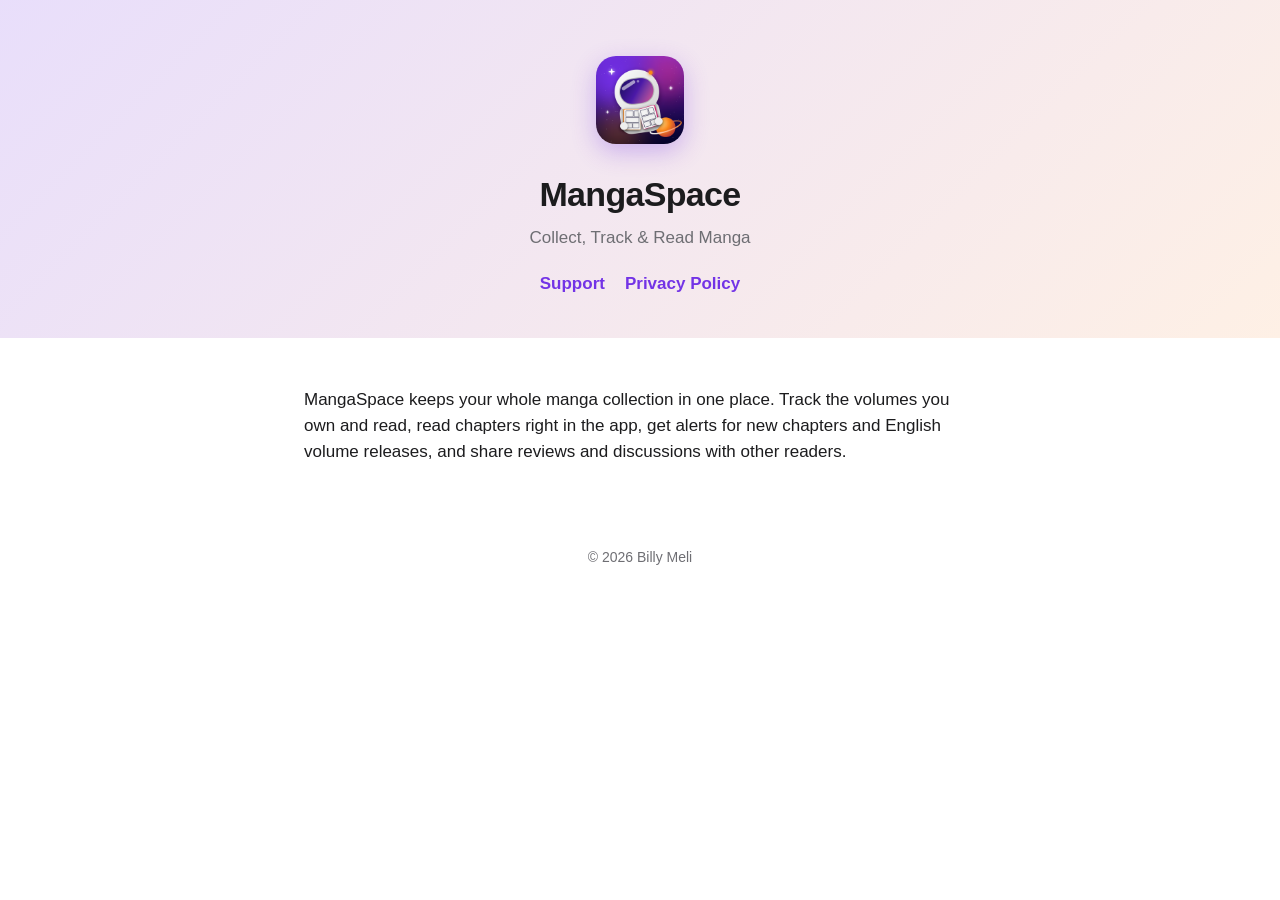
==== index.html @ 0ed77c5b "MangaSpace website: home, support, and privacy policy" ====
<!doctype html>
<html lang="en">
<head>
  <meta charset="utf-8">
  <meta name="viewport" content="width=device-width, initial-scale=1">
  <title>MangaSpace: Manga Tracker</title>
  <meta name="description" content="Collect, track, and read manga. Your whole collection in one place.">
  <link rel="stylesheet" href="style.css">
</head>
<body>
  <header>
    <img src="icon.png" alt="MangaSpace app icon">
    <h1>MangaSpace</h1>
    <p>Collect, Track &amp; Read Manga</p>
    <nav><a href="support.html">Support</a><a href="privacy.html">Privacy Policy</a></nav>
  </header>
  <main>
    <p>MangaSpace keeps your whole manga collection in one place. Track the volumes you own and read, read chapters right in the app, get alerts for new chapters and English volume releases, and share reviews and discussions with other readers.</p>
  </main>
  <footer>© 2026 Billy Meli</footer>
</body>
</html>
---- style.css ----
:root {
  --purple: #7333E6;
  --orange: #F56B00;
  --text: #1c1c1e;
  --secondary: #6e6e73;
  --background: #ffffff;
  --card: #f5f4fa;
}
@media (prefers-color-scheme: dark) {
  :root {
    --purple: #A885FF;
    --text: #f5f5f7;
    --secondary: #a1a1a6;
    --background: #0b0716;
    --card: #1a1428;
  }
}
* { box-sizing: border-box; }
body {
  margin: 0;
  font: 17px/1.55 -apple-system, BlinkMacSystemFont, "SF Pro Text", "Helvetica Neue", sans-serif;
  color: var(--text);
  background: var(--background);
  -webkit-font-smoothing: antialiased;
}
header {
  padding: 56px 24px 40px;
  text-align: center;
  background: linear-gradient(135deg, rgba(115, 51, 230, 0.16), rgba(245, 107, 0, 0.10));
}
header img { width: 88px; height: 88px; border-radius: 20px; box-shadow: 0 8px 24px rgba(115, 51, 230, 0.3); }
header h1 { margin: 16px 0 4px; font-size: 34px; letter-spacing: -0.02em; }
header p { margin: 0; color: var(--secondary); }
main { max-width: 720px; margin: 0 auto; padding: 32px 24px 64px; }
h2 { font-size: 22px; margin: 36px 0 8px; letter-spacing: -0.01em; }
h3 { font-size: 18px; margin: 24px 0 4px; }
p, li { color: var(--text); }
.muted { color: var(--secondary); font-size: 15px; }
a { color: var(--purple); text-decoration: none; }
a:hover { text-decoration: underline; }
.card { background: var(--card); border-radius: 18px; padding: 20px 22px; margin: 16px 0; }
.button {
  display: inline-block; margin-top: 8px; padding: 12px 22px; border-radius: 999px; color: #fff;
  background: linear-gradient(90deg, var(--orange), #E0338C, #7333E6); font-weight: 600;
}
.button:hover { text-decoration: none; opacity: 0.9; }
nav { text-align: center; margin-top: 20px; }
nav a { margin: 0 10px; font-weight: 600; }
footer { text-align: center; color: var(--secondary); font-size: 14px; padding: 0 24px 40px; }
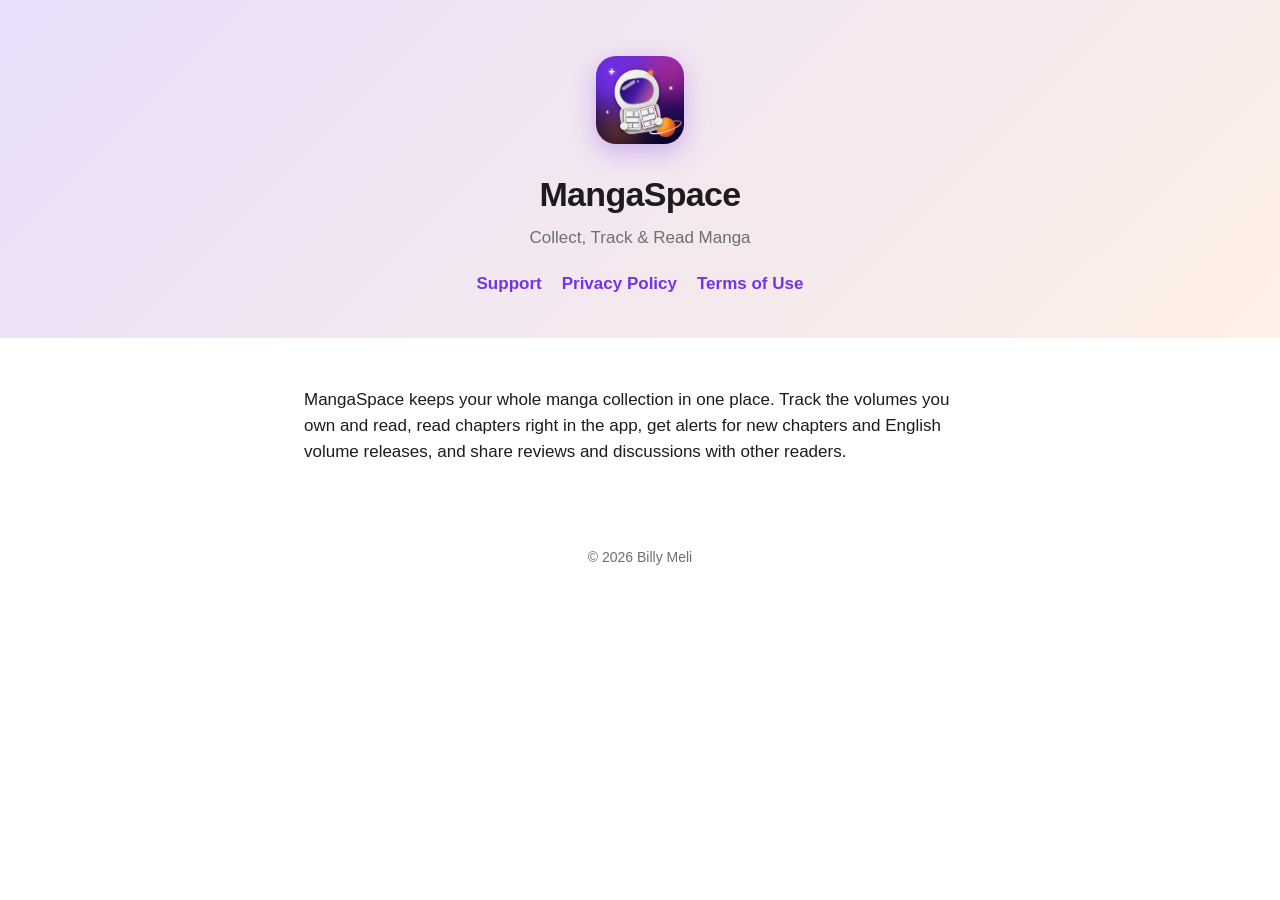
==== commit af74bdcc: "Add Terms of Use and link it from every page" ====
--- a/index.html
+++ b/index.html
@@ -12,7 +12,7 @@
     <img src="icon.png" alt="MangaSpace app icon">
     <h1>MangaSpace</h1>
     <p>Collect, Track &amp; Read Manga</p>
-    <nav><a href="support.html">Support</a><a href="privacy.html">Privacy Policy</a></nav>
+    <nav><a href="support.html">Support</a><a href="privacy.html">Privacy Policy</a><a href="terms.html">Terms of Use</a></nav>
   </header>
   <main>
     <p>MangaSpace keeps your whole manga collection in one place. Track the volumes you own and read, read chapters right in the app, get alerts for new chapters and English volume releases, and share reviews and discussions with other readers.</p>
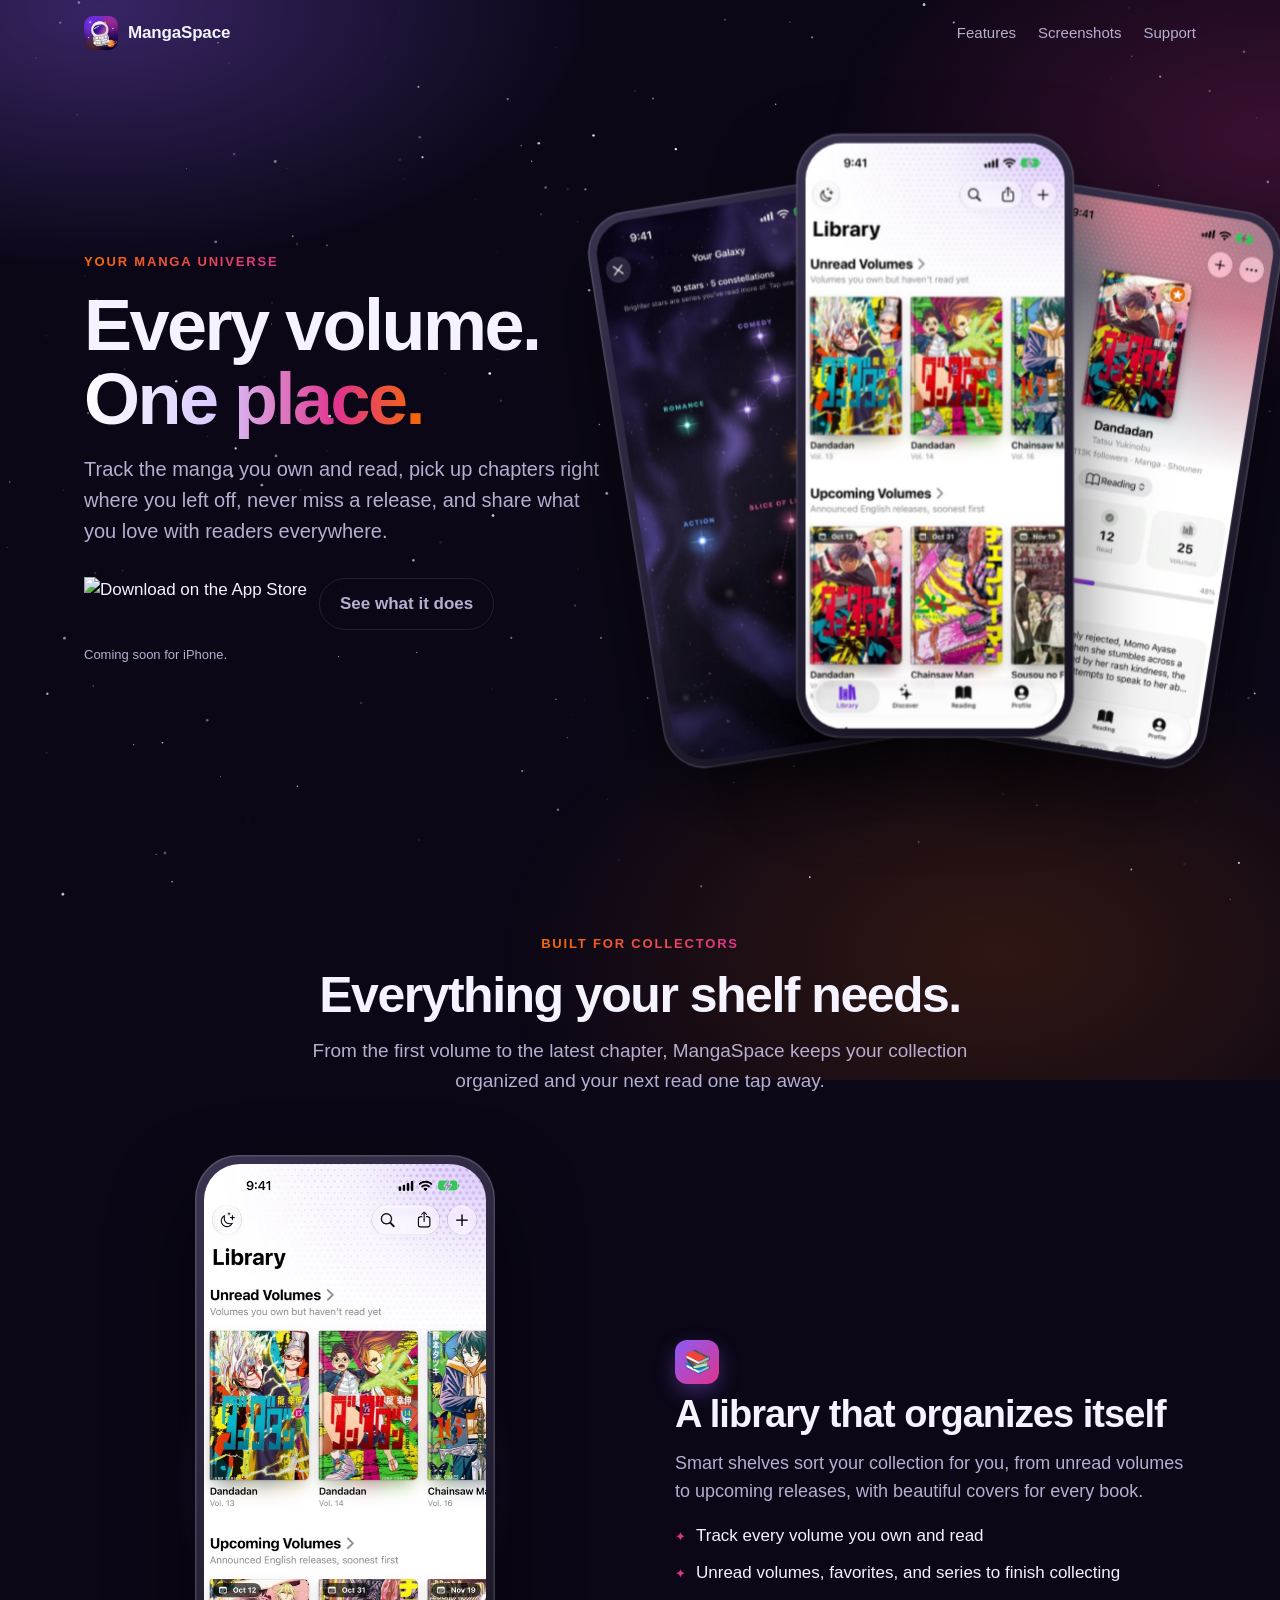
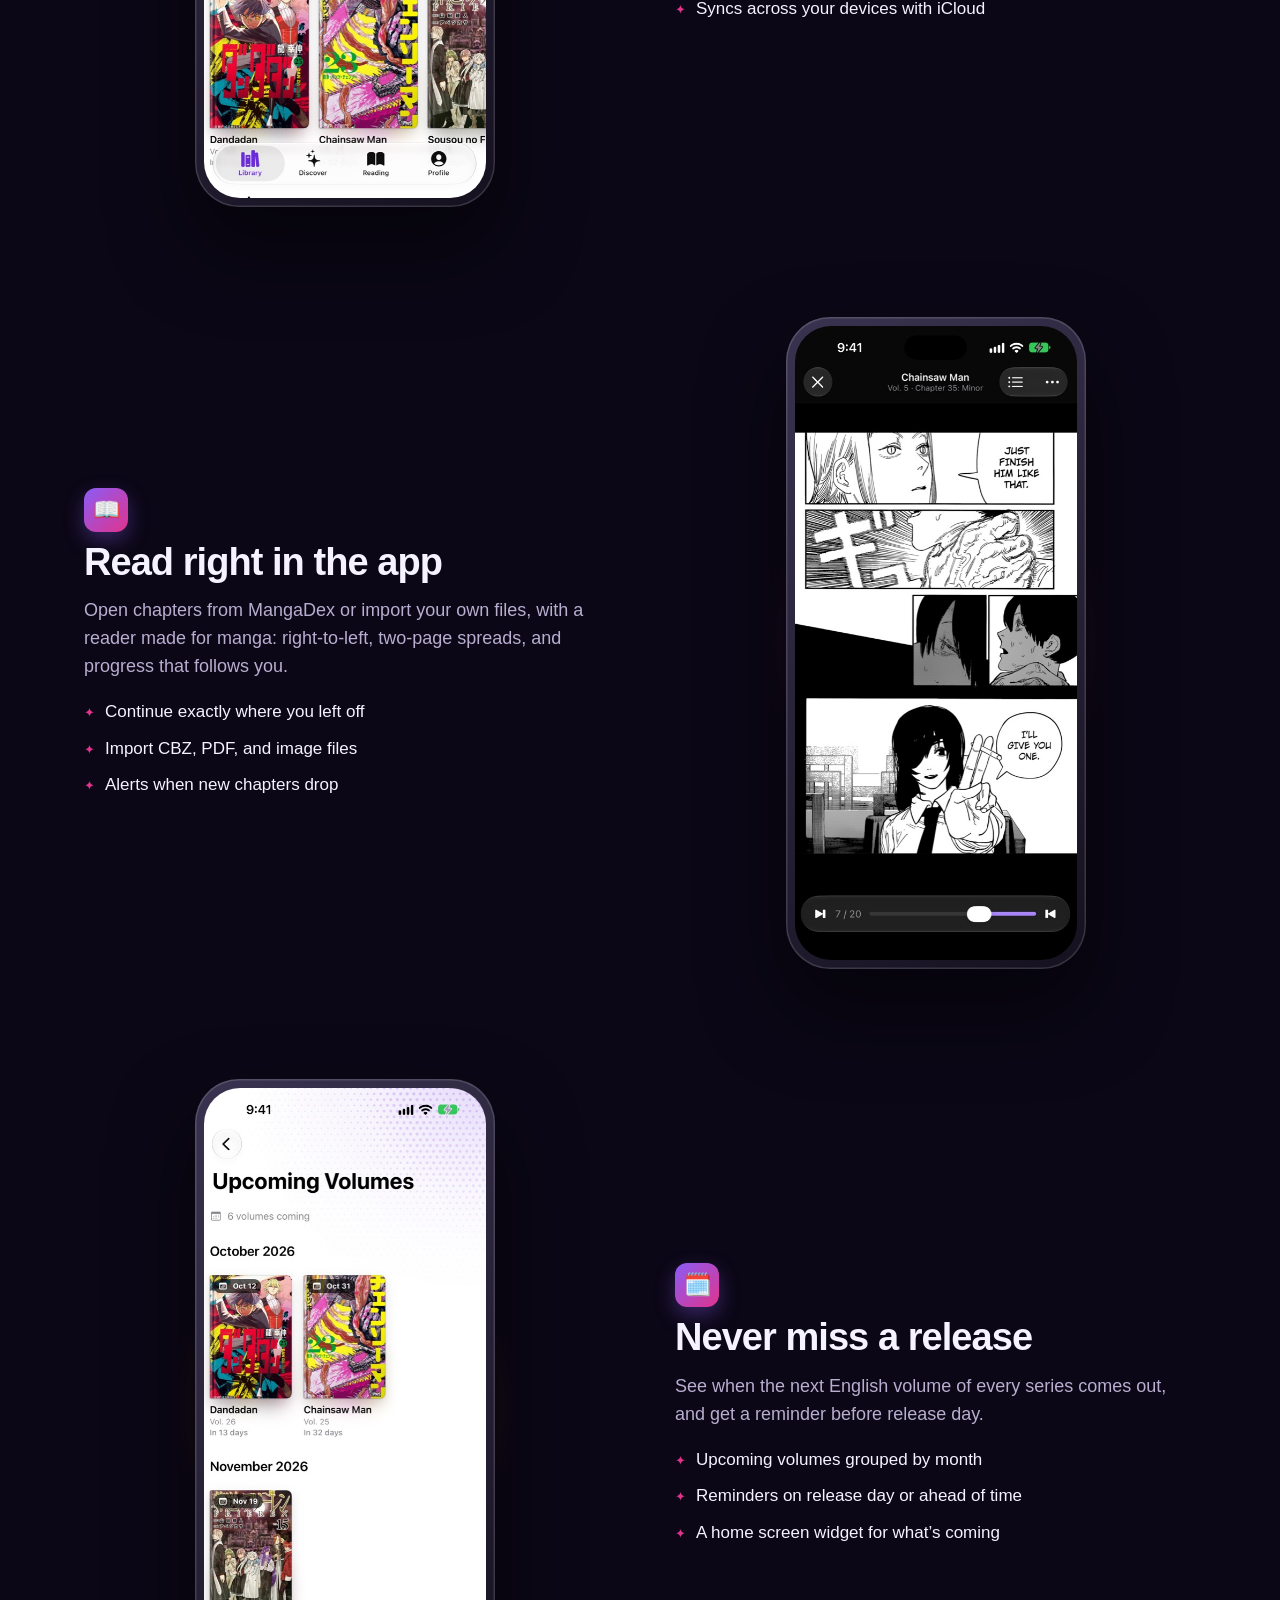
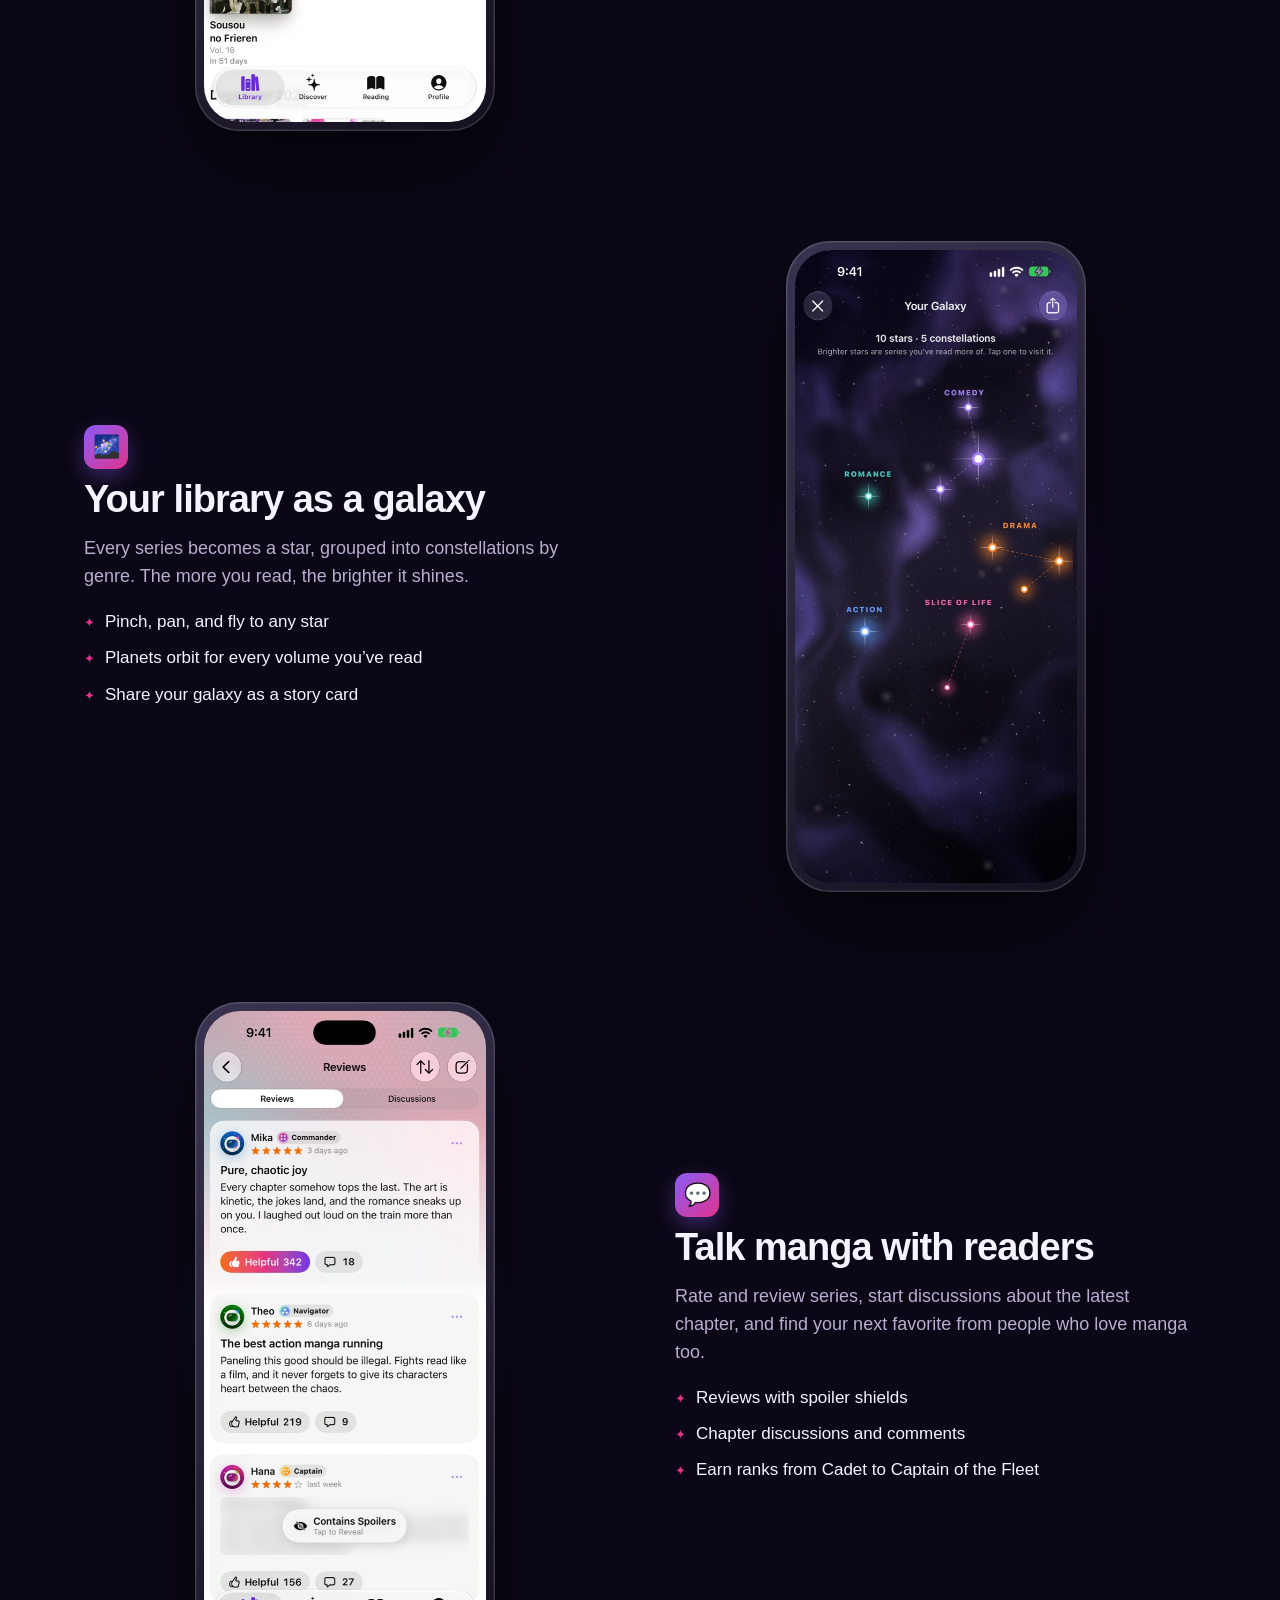
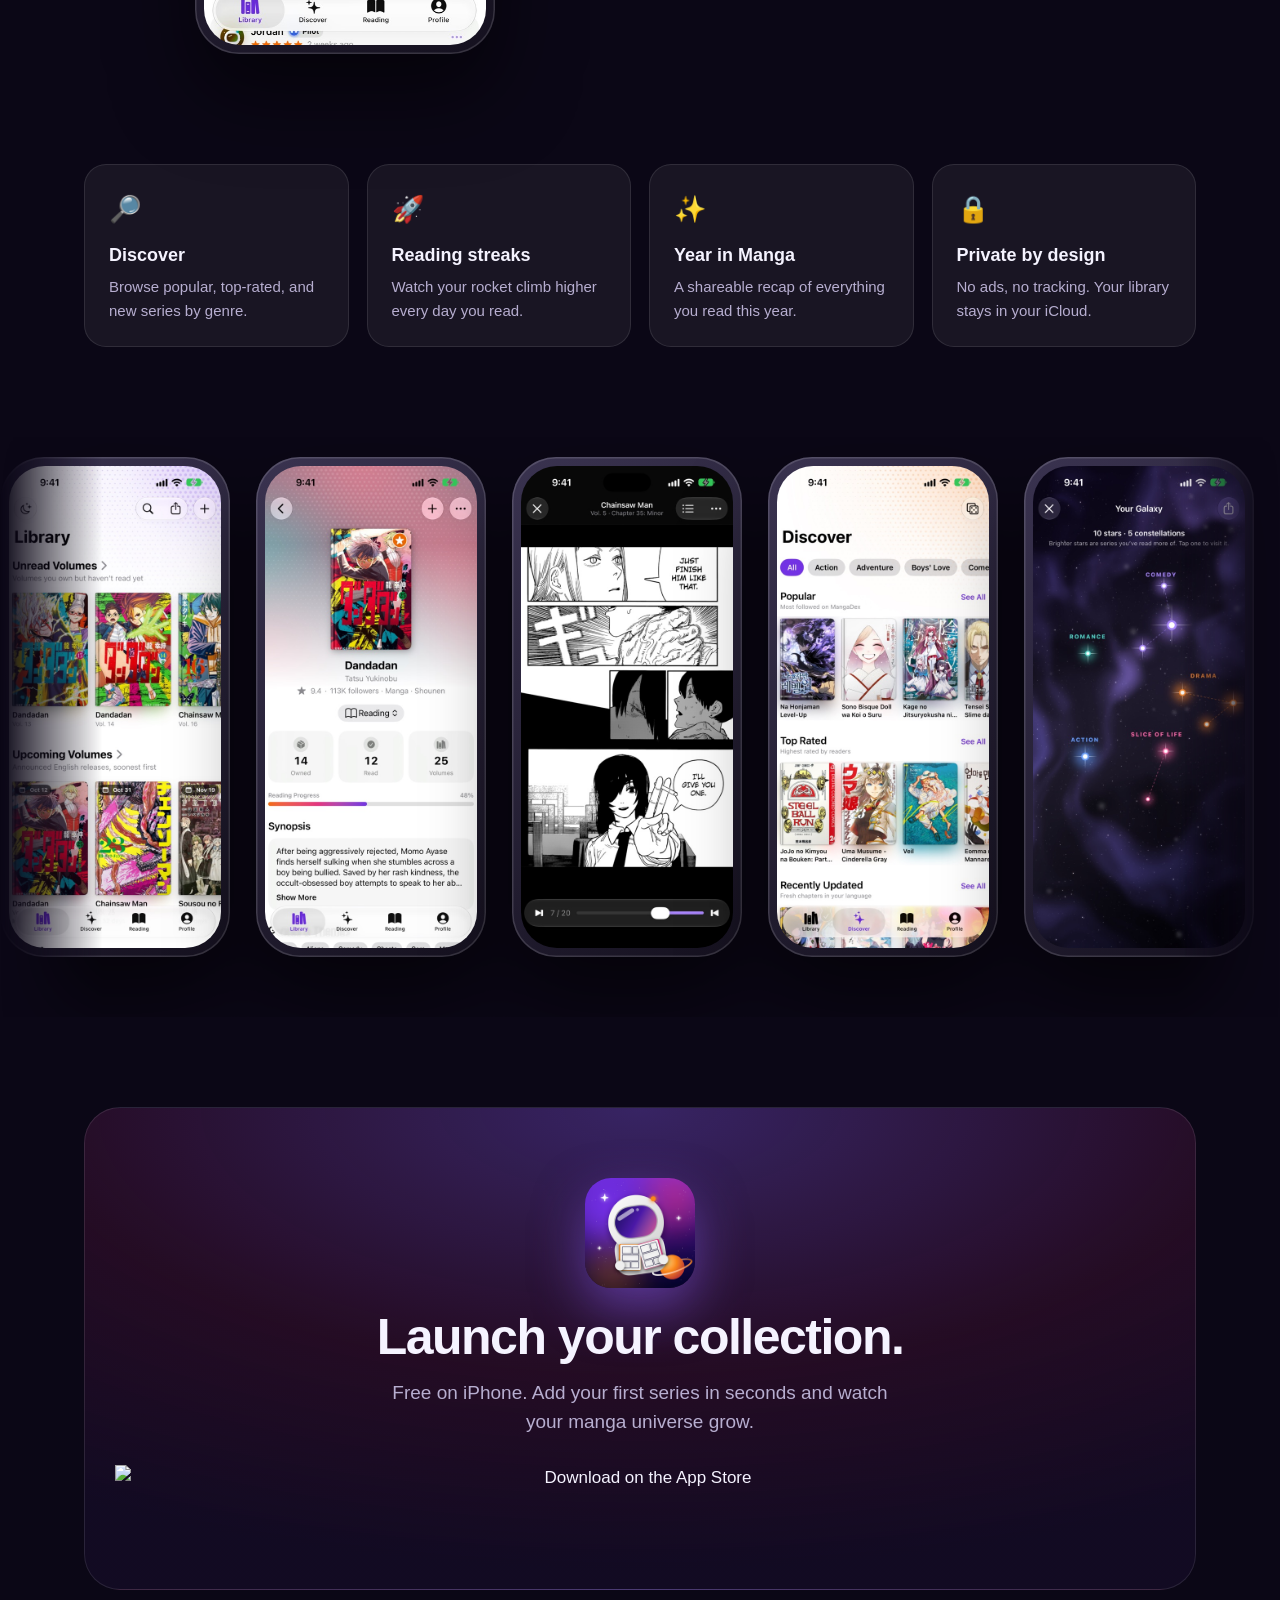
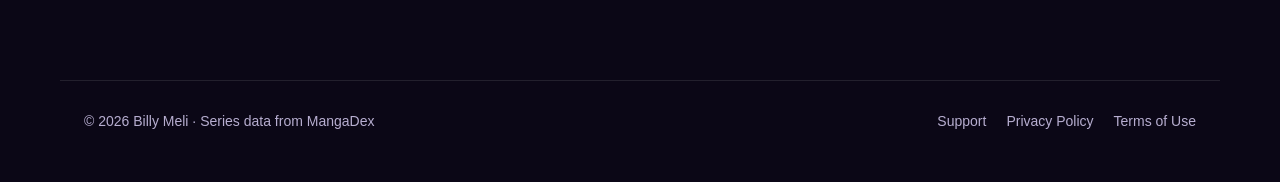
==== commit 50db76de: "New animated landing page with app screenshots, and a matching dark style for the other pages" ====
--- a/index.html
+++ b/index.html
@@ -3,20 +3,173 @@
 <head>
   <meta charset="utf-8">
   <meta name="viewport" content="width=device-width, initial-scale=1">
-  <title>MangaSpace: Manga Tracker</title>
-  <meta name="description" content="Collect, track, and read manga. Your whole collection in one place.">
-  <link rel="stylesheet" href="style.css">
+  <title>MangaSpace: Manga Tracker · Collect, Track & Read Manga</title>
+  <meta name="description" content="Your whole manga universe in one place. Track every volume you own, read chapters, get alerts for new releases, and share reviews with other readers.">
+  <meta property="og:title" content="MangaSpace: Manga Tracker">
+  <meta property="og:description" content="Collect, track, and read manga. Your whole collection in one place.">
+  <meta property="og:image" content="https://mangaspaceapp.com/screens/library.jpg">
+  <meta name="apple-itunes-app" content="app-id=6817181804">
+  <link rel="icon" href="icon.png">
+  <link rel="apple-touch-icon" href="icon.png">
+  <link rel="stylesheet" href="landing.css">
 </head>
 <body>
-  <header>
-    <img src="icon.png" alt="MangaSpace app icon">
-    <h1>MangaSpace</h1>
-    <p>Collect, Track &amp; Read Manga</p>
-    <nav><a href="support.html">Support</a><a href="privacy.html">Privacy Policy</a><a href="terms.html">Terms of Use</a></nav>
+  <canvas id="sky" aria-hidden="true"></canvas>
+  <div class="nebula" aria-hidden="true"></div>
+
+  <header class="site">
+    <a class="brand" href="#top"><img src="icon.png" alt="">MangaSpace</a>
+    <nav class="links">
+      <a href="#features">Features</a>
+      <a href="#gallery">Screenshots</a>
+      <a href="support.html">Support</a>
+    </nav>
   </header>
-  <main>
-    <p>MangaSpace keeps your whole manga collection in one place. Track the volumes you own and read, read chapters right in the app, get alerts for new chapters and English volume releases, and share reviews and discussions with other readers.</p>
+
+  <main id="top">
+    <div class="hero">
+      <div class="reveal shown">
+        <span class="eyebrow">Your manga universe</span>
+        <h1>Every volume.<br><span class="grad">One place.</span></h1>
+        <p class="lead">Track the manga you own and read, pick up chapters right where you left off, never miss a release, and share what you love with readers everywhere.</p>
+        <div class="cta">
+          <a href="https://apps.apple.com/app/id6817181804" aria-label="Download on the App Store">
+            <img src="https://tools.applemarketingtools.com/api/badges/download-on-the-app-store/white/en-us?size=250x83" alt="Download on the App Store" style="height:54px">
+          </a>
+          <a class="ghost" href="#features">See what it does</a>
+        </div>
+        <p class="soon">Coming soon for iPhone.</p>
+      </div>
+      <div class="stage reveal shown" aria-hidden="true">
+        <div class="glow"></div>
+        <div class="fan">
+          <div class="phone"><img src="screens/galaxy.jpg" alt=""></div>
+          <div class="phone"><img src="screens/library.jpg" alt=""></div>
+          <div class="phone"><img src="screens/series.jpg" alt=""></div>
+        </div>
+      </div>
+    </div>
+
+    <section id="features">
+      <div class="section-title reveal">
+        <span class="eyebrow">Built for collectors</span>
+        <h2>Everything your shelf needs.</h2>
+        <p>From the first volume to the latest chapter, MangaSpace keeps your collection organized and your next read one tap away.</p>
+      </div>
+
+      <div class="feature">
+        <div class="copy reveal">
+          <span class="icon-chip">📚</span>
+          <h3>A library that organizes itself</h3>
+          <p>Smart shelves sort your collection for you, from unread volumes to upcoming releases, with beautiful covers for every book.</p>
+          <ul>
+            <li>Track every volume you own and read</li>
+            <li>Unread volumes, favorites, and series to finish collecting</li>
+            <li>Syncs across your devices with iCloud</li>
+          </ul>
+        </div>
+        <div class="shot reveal delay-2"><div class="phone"><img src="screens/library.jpg" alt="The MangaSpace library with shelves of manga covers"></div></div>
+      </div>
+
+      <div class="feature" style="--tint: rgba(224,51,140,.32)">
+        <div class="copy reveal">
+          <span class="icon-chip">📖</span>
+          <h3>Read right in the app</h3>
+          <p>Open chapters from MangaDex or import your own files, with a reader made for manga: right-to-left, two-page spreads, and progress that follows you.</p>
+          <ul>
+            <li>Continue exactly where you left off</li>
+            <li>Import CBZ, PDF, and image files</li>
+            <li>Alerts when new chapters drop</li>
+          </ul>
+        </div>
+        <div class="shot reveal delay-2"><div class="phone"><img src="screens/reader.jpg" alt="Reading a chapter in MangaSpace"></div></div>
+      </div>
+
+      <div class="feature" style="--tint: rgba(245,107,0,.28)">
+        <div class="copy reveal">
+          <span class="icon-chip">🗓️</span>
+          <h3>Never miss a release</h3>
+          <p>See when the next English volume of every series comes out, and get a reminder before release day.</p>
+          <ul>
+            <li>Upcoming volumes grouped by month</li>
+            <li>Reminders on release day or ahead of time</li>
+            <li>A home screen widget for what’s coming</li>
+          </ul>
+        </div>
+        <div class="shot reveal delay-2"><div class="phone"><img src="screens/upcoming.jpg" alt="Upcoming English volume releases"></div></div>
+      </div>
+
+      <div class="feature" style="--tint: rgba(91,33,182,.45)">
+        <div class="copy reveal">
+          <span class="icon-chip">🌌</span>
+          <h3>Your library as a galaxy</h3>
+          <p>Every series becomes a star, grouped into constellations by genre. The more you read, the brighter it shines.</p>
+          <ul>
+            <li>Pinch, pan, and fly to any star</li>
+            <li>Planets orbit for every volume you’ve read</li>
+            <li>Share your galaxy as a story card</li>
+          </ul>
+        </div>
+        <div class="shot reveal delay-2"><div class="phone"><img src="screens/galaxy.jpg" alt="A library shown as a galaxy of constellations"></div></div>
+      </div>
+
+      <div class="feature" style="--tint: rgba(59,130,246,.32)">
+        <div class="copy reveal">
+          <span class="icon-chip">💬</span>
+          <h3>Talk manga with readers</h3>
+          <p>Rate and review series, start discussions about the latest chapter, and find your next favorite from people who love manga too.</p>
+          <ul>
+            <li>Reviews with spoiler shields</li>
+            <li>Chapter discussions and comments</li>
+            <li>Earn ranks from Cadet to Captain of the Fleet</li>
+          </ul>
+        </div>
+        <div class="shot reveal delay-2"><div class="phone"><img src="screens/community.jpg" alt="Community reviews for a series"></div></div>
+      </div>
+
+      <div class="grid">
+        <div class="tile reveal"><div class="emoji">🔎</div><h4>Discover</h4><p>Browse popular, top-rated, and new series by genre.</p></div>
+        <div class="tile reveal delay-1"><div class="emoji">🚀</div><h4>Reading streaks</h4><p>Watch your rocket climb higher every day you read.</p></div>
+        <div class="tile reveal delay-2"><div class="emoji">✨</div><h4>Year in Manga</h4><p>A shareable recap of everything you read this year.</p></div>
+        <div class="tile reveal delay-3"><div class="emoji">🔒</div><h4>Private by design</h4><p>No ads, no tracking. Your library stays in your iCloud.</p></div>
+      </div>
+    </section>
+
+    <div id="gallery" class="gallery" aria-label="App screenshots">
+      <div class="track">
+        <div class="phone"><img src="screens/library.jpg" alt="Library"></div>
+        <div class="phone"><img src="screens/series.jpg" alt="Series page"></div>
+        <div class="phone"><img src="screens/reader.jpg" alt="Reader"></div>
+        <div class="phone"><img src="screens/discover.jpg" alt="Discover"></div>
+        <div class="phone"><img src="screens/galaxy.jpg" alt="Your Galaxy"></div>
+        <div class="phone"><img src="screens/community.jpg" alt="Reviews"></div>
+        <div class="phone"><img src="screens/reading.jpg" alt="Reading"></div>
+        <div class="phone"><img src="screens/profile.jpg" alt="Profile"></div>
+        <div class="phone"><img src="screens/recap.jpg" alt="Year in Manga"></div>
+      </div>
+    </div>
+
+    <section class="final">
+      <div class="card reveal">
+        <img class="icon" src="icon.png" alt="">
+        <h2>Launch your collection.</h2>
+        <p>Free on iPhone. Add your first series in seconds and watch your manga universe grow.</p>
+        <a href="https://apps.apple.com/app/id6817181804" aria-label="Download on the App Store">
+          <img src="https://tools.applemarketingtools.com/api/badges/download-on-the-app-store/white/en-us?size=250x83" alt="Download on the App Store" style="height:54px; margin: 0 auto">
+        </a>
+      </div>
+    </section>
   </main>
-  <footer>© 2026 Billy Meli</footer>
+
+  <footer>
+    <span>© 2026 Billy Meli · Series data from MangaDex</span>
+    <nav>
+      <a href="support.html">Support</a>
+      <a href="privacy.html">Privacy Policy</a>
+      <a href="terms.html">Terms of Use</a>
+    </nav>
+  </footer>
+
+  <script src="main.js"></script>
 </body>
 </html>
--- a/landing.css
+++ b/landing.css
@@ -0,0 +1,171 @@
+:root {
+  --purple: #8B5CF6;
+  --purple-deep: #5B21B6;
+  --magenta: #E0338C;
+  --orange: #F56B00;
+  --ink: #0B0716;
+  --ink-2: #140C26;
+  --text: #F5F3FF;
+  --muted: #B7AED0;
+  --card: rgba(255, 255, 255, 0.06);
+  --stroke: rgba(255, 255, 255, 0.10);
+}
+* { box-sizing: border-box; }
+html { scroll-behavior: smooth; }
+body {
+  margin: 0;
+  font: 17px/1.55 -apple-system, BlinkMacSystemFont, "SF Pro Text", "Helvetica Neue", sans-serif;
+  color: var(--text);
+  background: var(--ink);
+  -webkit-font-smoothing: antialiased;
+  overflow-x: hidden;
+}
+a { color: inherit; text-decoration: none; }
+img { display: block; max-width: 100%; }
+
+/* Sky */
+#sky { position: fixed; inset: 0; width: 100%; height: 100%; z-index: 0; pointer-events: none; }
+.nebula {
+  position: fixed; inset: -20%; z-index: 0; pointer-events: none;
+  background:
+    radial-gradient(40% 30% at 20% 15%, rgba(139, 92, 246, 0.35), transparent 70%),
+    radial-gradient(35% 30% at 85% 25%, rgba(224, 51, 140, 0.22), transparent 70%),
+    radial-gradient(40% 35% at 70% 90%, rgba(245, 107, 0, 0.16), transparent 70%);
+  animation: drift 40s ease-in-out infinite alternate;
+}
+@keyframes drift { to { transform: translate3d(3%, -2%, 0) scale(1.05); } }
+main, header.site, footer { position: relative; z-index: 1; }
+
+/* Navigation */
+header.site {
+  position: sticky; top: 0; z-index: 10;
+  display: flex; align-items: center; justify-content: space-between;
+  max-width: 1160px; margin: 0 auto; padding: 16px 24px;
+}
+header.site::before {
+  content: ""; position: absolute; inset: 0; z-index: -1;
+  background: rgba(11, 7, 22, 0.55); backdrop-filter: blur(18px); -webkit-backdrop-filter: blur(18px);
+  border-bottom: 1px solid var(--stroke); opacity: 0; transition: opacity .3s;
+}
+header.site.scrolled::before { opacity: 1; }
+.brand { display: flex; align-items: center; gap: 10px; font-weight: 700; letter-spacing: -0.01em; }
+.brand img { width: 34px; height: 34px; border-radius: 9px; }
+.links { display: flex; gap: 22px; font-size: 15px; color: var(--muted); }
+.links a:hover { color: var(--text); }
+
+/* Buttons */
+.store {
+  display: inline-flex; align-items: center; gap: 10px;
+  padding: 12px 22px; border-radius: 999px; font-weight: 600;
+  background: linear-gradient(90deg, var(--orange), var(--magenta), var(--purple));
+  box-shadow: 0 10px 30px rgba(139, 92, 246, 0.35);
+  transition: transform .2s, box-shadow .2s;
+}
+.store:hover { transform: translateY(-2px); box-shadow: 0 14px 40px rgba(139, 92, 246, 0.5); }
+.store svg { width: 20px; height: 20px; }
+.ghost { padding: 12px 20px; border-radius: 999px; border: 1px solid var(--stroke); color: var(--muted); font-weight: 600; }
+.ghost:hover { color: var(--text); border-color: rgba(255,255,255,.25); }
+
+/* Hero */
+.hero {
+  max-width: 1160px; margin: 0 auto; padding: 60px 24px 40px;
+  display: grid; grid-template-columns: 1.05fr 1fr; gap: 40px; align-items: center; min-height: 86vh;
+}
+.eyebrow {
+  display: inline-block; font-size: 13px; font-weight: 700; letter-spacing: .14em; text-transform: uppercase;
+  background: linear-gradient(90deg, var(--orange), var(--magenta)); -webkit-background-clip: text; background-clip: text; color: transparent;
+}
+h1 { font-size: clamp(42px, 6vw, 72px); line-height: 1.03; letter-spacing: -0.035em; margin: 14px 0 18px; }
+h1 .grad {
+  background: linear-gradient(90deg, #fff, #D8C8FF 40%, var(--magenta) 75%, var(--orange));
+  -webkit-background-clip: text; background-clip: text; color: transparent;
+}
+.lead { font-size: 20px; color: var(--muted); max-width: 520px; margin: 0 0 30px; }
+.cta { display: flex; flex-wrap: wrap; gap: 12px; align-items: center; }
+.soon { font-size: 13px; color: var(--muted); margin-top: 14px; }
+
+/* Phones */
+.stage { position: relative; height: 640px; perspective: 1400px; }
+.fan { position: absolute; inset: 0; transform-style: preserve-3d; transition: transform .25s ease-out; }
+.phone {
+  position: absolute; width: 270px; aspect-ratio: 1320 / 2868; border-radius: 44px; padding: 9px;
+  background: linear-gradient(145deg, #3a3350, #15111f); box-shadow: 0 40px 80px rgba(0,0,0,.55), inset 0 0 0 1.5px rgba(255,255,255,.14);
+}
+.phone img { width: 100%; height: 100%; object-fit: cover; border-radius: 36px; }
+.fan .phone:nth-child(1) { left: 50%; top: 40px; transform: translateX(-120%) rotate(-9deg) translateZ(-60px); animation: float 7s ease-in-out infinite; }
+.fan .phone:nth-child(2) { left: 50%; top: 0; transform: translateX(-50%) translateZ(40px); z-index: 2; animation: float 6s ease-in-out infinite -2s; }
+.fan .phone:nth-child(3) { left: 50%; top: 40px; transform: translateX(20%) rotate(9deg) translateZ(-60px); animation: float 8s ease-in-out infinite -4s; }
+@keyframes float { 50% { margin-top: -14px; } }
+.glow { position: absolute; left: 50%; top: 50%; width: 520px; height: 520px; transform: translate(-50%, -50%); border-radius: 50%;
+  background: radial-gradient(circle, rgba(139,92,246,.45), transparent 65%); filter: blur(20px); }
+
+/* Sections */
+section { max-width: 1160px; margin: 0 auto; padding: 90px 24px; }
+.section-title { text-align: center; max-width: 720px; margin: 0 auto 60px; }
+h2 { font-size: clamp(32px, 4.2vw, 50px); line-height: 1.08; letter-spacing: -0.03em; margin: 12px 0 14px; }
+.section-title p { color: var(--muted); font-size: 19px; margin: 0; }
+
+.feature { display: grid; grid-template-columns: 1fr 1fr; gap: 70px; align-items: center; margin-bottom: 110px; }
+.feature:nth-of-type(even) .copy { order: 2; }
+.feature .copy h3 { font-size: clamp(28px, 3vw, 38px); letter-spacing: -0.025em; line-height: 1.1; margin: 10px 0 14px; }
+.feature .copy p { color: var(--muted); font-size: 18px; margin: 0 0 18px; }
+.feature ul { list-style: none; padding: 0; margin: 0; display: grid; gap: 10px; }
+.feature li { display: flex; gap: 10px; align-items: flex-start; color: var(--text); }
+.feature li::before { content: "✦"; color: var(--magenta); font-size: 13px; margin-top: 4px; }
+.feature .shot { display: flex; justify-content: center; position: relative; }
+.feature .shot .phone { position: relative; width: 300px; }
+.feature .shot::before { content: ""; position: absolute; width: 380px; height: 380px; top: 50%; left: 50%; transform: translate(-50%, -50%);
+  border-radius: 50%; background: radial-gradient(circle, var(--tint, rgba(139,92,246,.35)), transparent 65%); filter: blur(10px); }
+.icon-chip { display: inline-grid; place-items: center; width: 44px; height: 44px; border-radius: 12px; font-size: 22px;
+  background: linear-gradient(135deg, var(--purple), var(--magenta)); box-shadow: 0 8px 20px rgba(139,92,246,.35); }
+
+/* Grid of small features */
+.grid { display: grid; grid-template-columns: repeat(4, 1fr); gap: 18px; }
+.tile { background: var(--card); border: 1px solid var(--stroke); border-radius: 22px; padding: 24px; transition: transform .25s, border-color .25s; }
+.tile:hover { transform: translateY(-4px); border-color: rgba(255,255,255,.22); }
+.tile .emoji { font-size: 26px; }
+.tile h4 { margin: 12px 0 6px; font-size: 18px; }
+.tile p { margin: 0; color: var(--muted); font-size: 15px; }
+
+/* Gallery marquee */
+.gallery { overflow: hidden; padding: 20px 0 60px; mask-image: linear-gradient(90deg, transparent, #000 8%, #000 92%, transparent); }
+.track { display: flex; gap: 26px; width: max-content; animation: scroll 60s linear infinite; }
+.gallery:hover .track { animation-play-state: paused; }
+.track .phone { position: relative; width: 230px; flex: none; }
+@keyframes scroll { to { transform: translateX(-50%); } }
+
+/* Final call to action */
+.final { text-align: center; }
+.final .card {
+  position: relative; overflow: hidden; padding: 70px 30px; border-radius: 36px; border: 1px solid var(--stroke);
+  background: radial-gradient(120% 120% at 50% 0%, rgba(139,92,246,.35), rgba(224,51,140,.12) 45%, rgba(20,12,38,.8) 80%);
+}
+.final img.icon { width: 110px; height: 110px; border-radius: 26px; margin: 0 auto 22px; box-shadow: 0 20px 50px rgba(139,92,246,.5); animation: bob 5s ease-in-out infinite; }
+@keyframes bob { 50% { transform: translateY(-10px) rotate(-3deg); } }
+.final p { color: var(--muted); font-size: 19px; margin: 0 auto 28px; max-width: 520px; }
+
+footer { max-width: 1160px; margin: 0 auto; padding: 30px 24px 50px; display: flex; flex-wrap: wrap; gap: 16px; justify-content: space-between; color: var(--muted); font-size: 14px; border-top: 1px solid var(--stroke); }
+footer nav { display: flex; gap: 20px; }
+footer a:hover { color: var(--text); }
+
+/* Scroll reveal */
+.reveal { opacity: 0; transform: translateY(36px); transition: opacity .9s cubic-bezier(.2,.7,.2,1), transform .9s cubic-bezier(.2,.7,.2,1); }
+.reveal.shown { opacity: 1; transform: none; }
+.reveal.delay-1 { transition-delay: .1s; } .reveal.delay-2 { transition-delay: .2s; } .reveal.delay-3 { transition-delay: .3s; }
+
+@media (max-width: 900px) {
+  .hero { grid-template-columns: 1fr; text-align: center; padding-top: 30px; min-height: auto; }
+  .lead { margin-left: auto; margin-right: auto; }
+  .cta { justify-content: center; }
+  .stage { height: 520px; }
+  .phone { width: 220px; }
+  .feature { grid-template-columns: 1fr; gap: 36px; text-align: center; }
+  .feature:nth-of-type(even) .copy { order: 0; }
+  .feature ul { justify-items: center; }
+  .grid { grid-template-columns: repeat(2, 1fr); }
+  .links { display: none; }
+}
+@media (prefers-reduced-motion: reduce) {
+  *, *::before, *::after { animation: none !important; transition: none !important; }
+  .reveal { opacity: 1; transform: none; }
+}
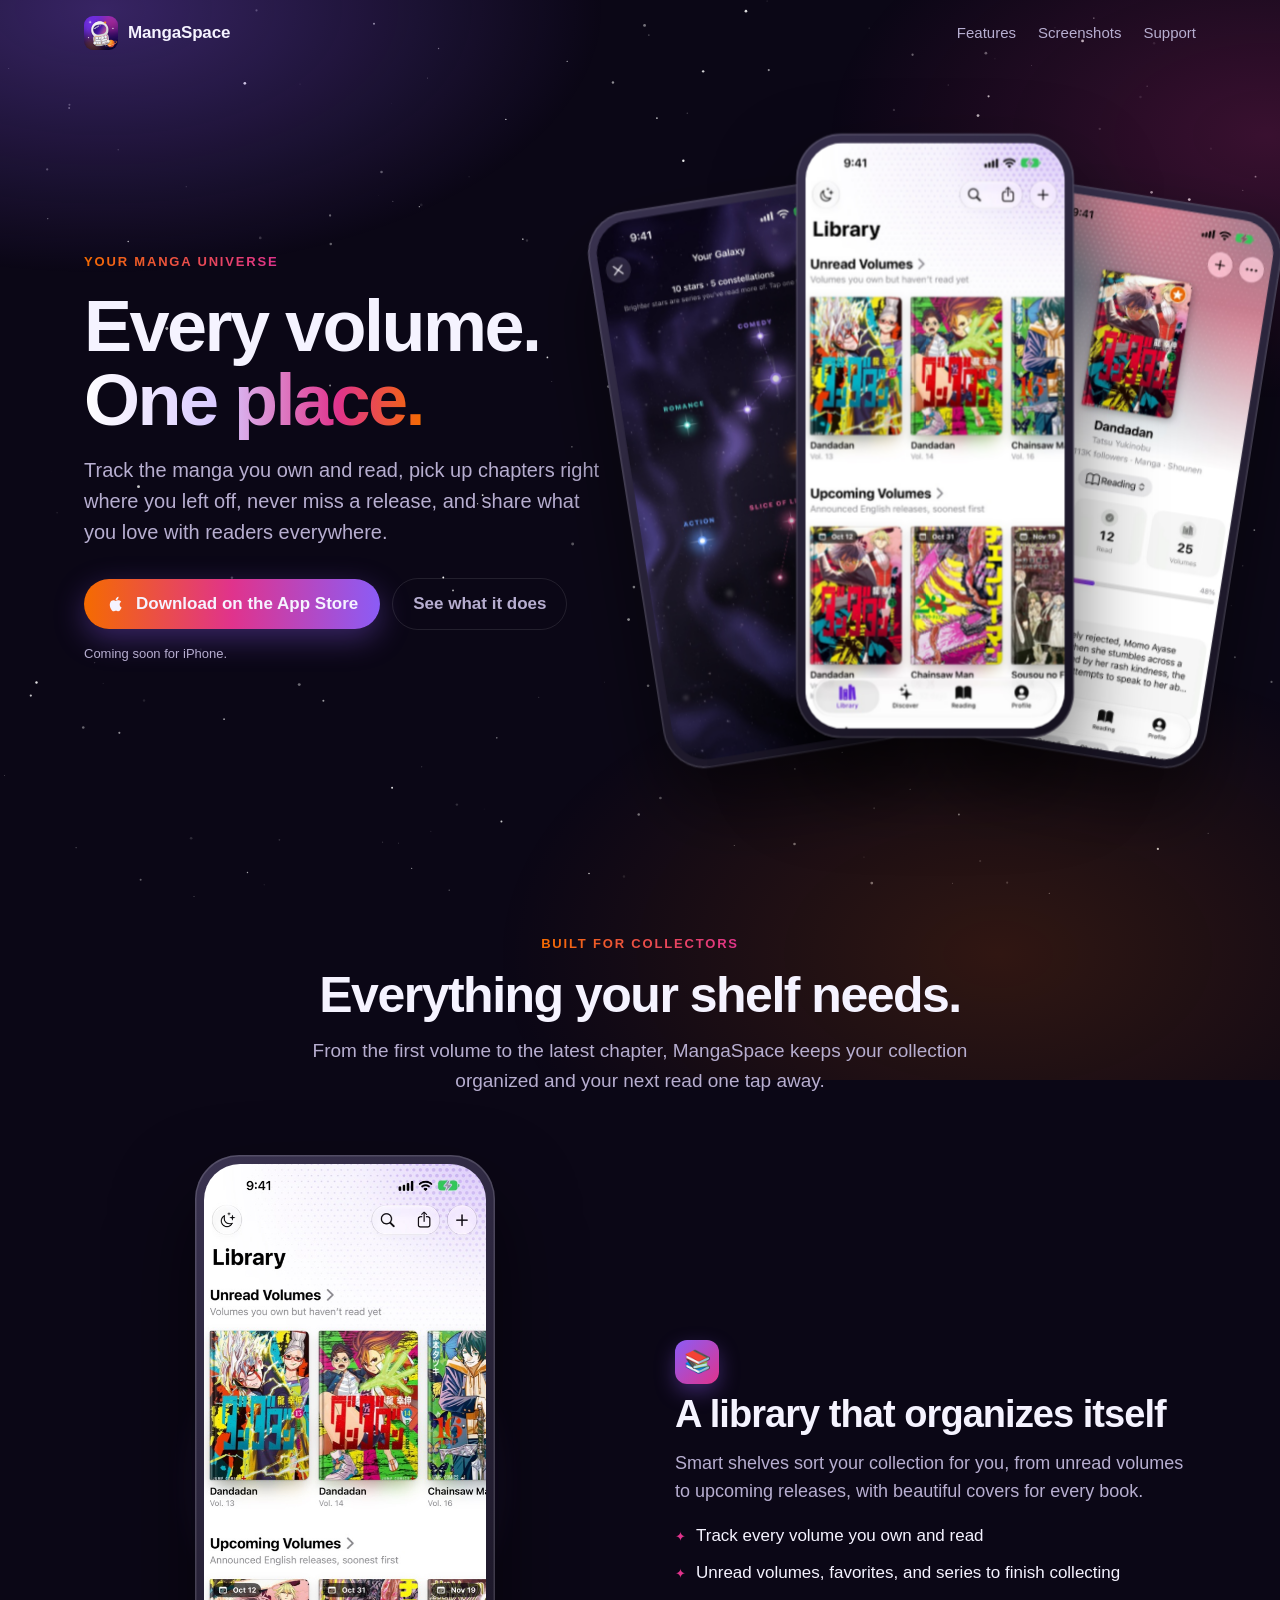
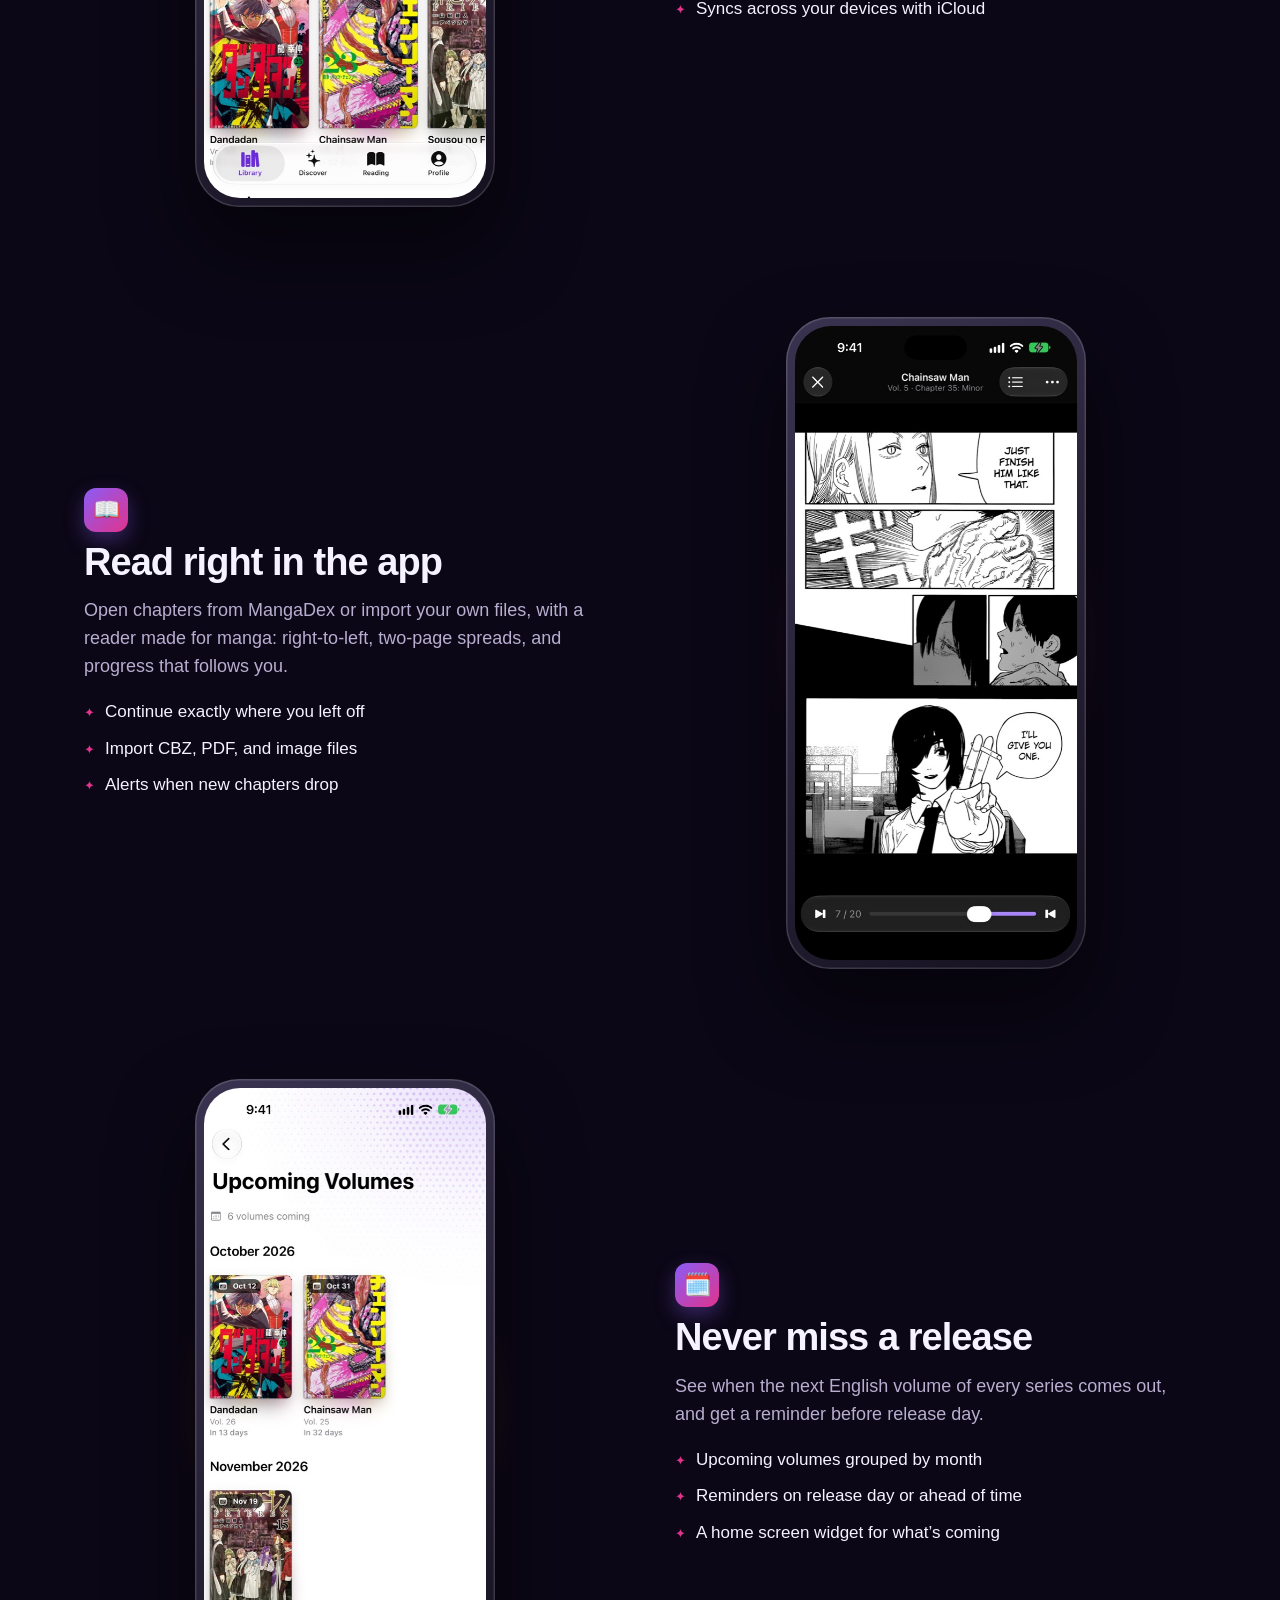
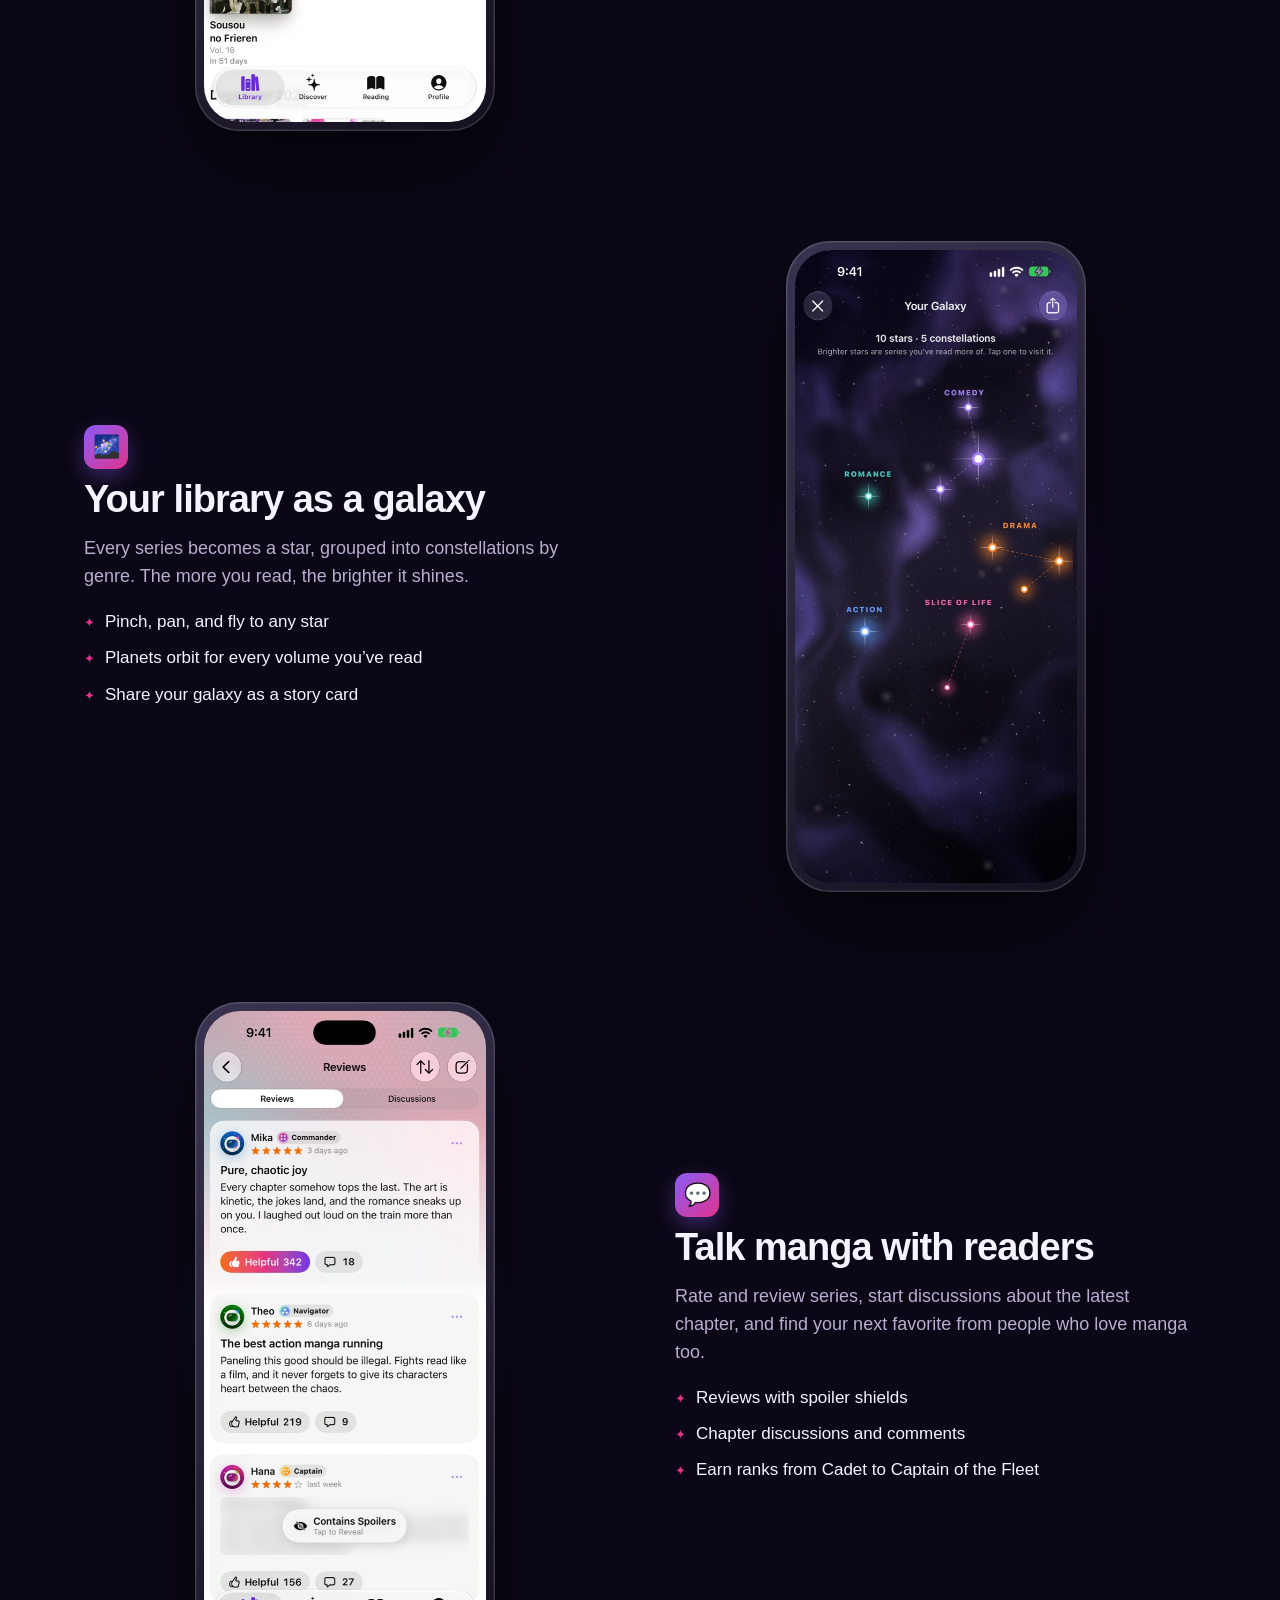
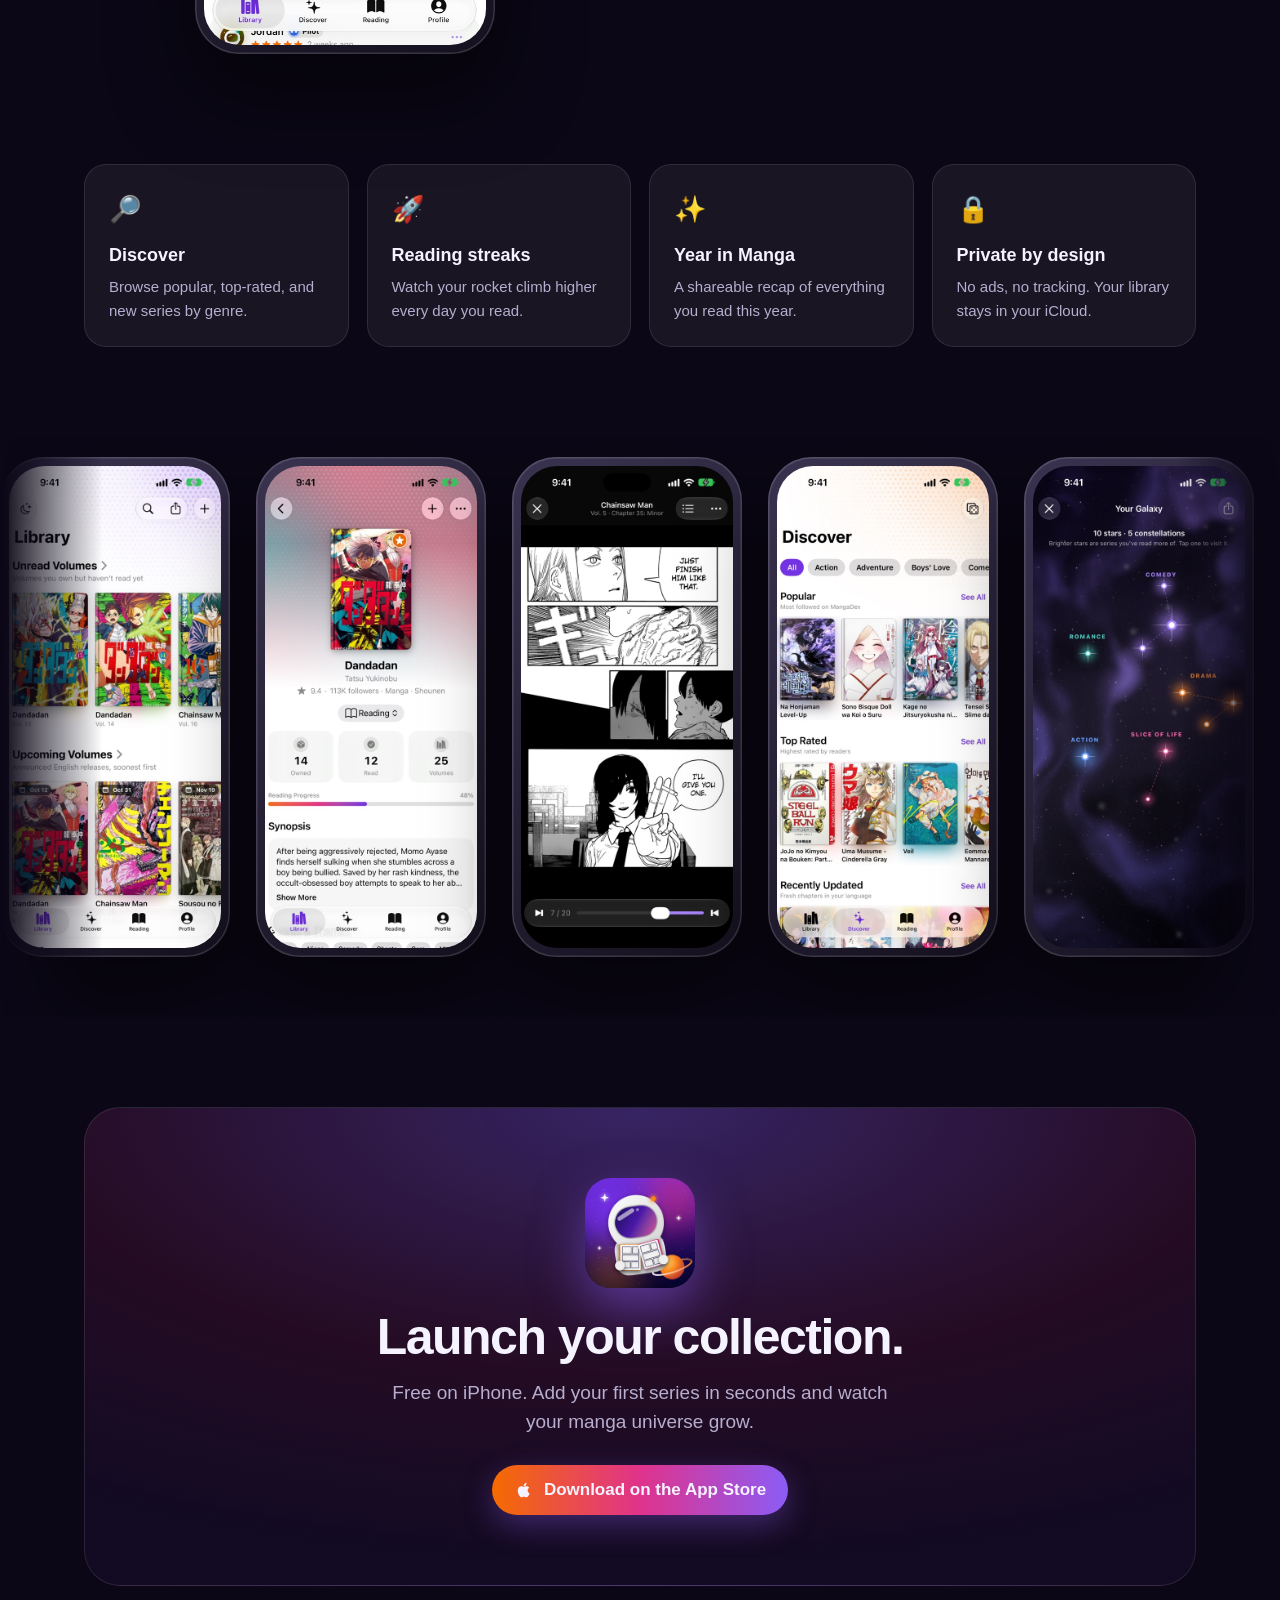
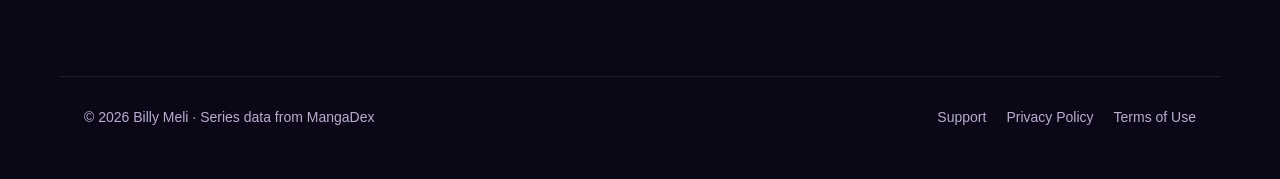
==== commit 2c54604f: "Replace the broken App Store badge image with a styled download button" ====
--- a/index.html
+++ b/index.html
@@ -33,8 +33,9 @@
         <h1>Every volume.<br><span class="grad">One place.</span></h1>
         <p class="lead">Track the manga you own and read, pick up chapters right where you left off, never miss a release, and share what you love with readers everywhere.</p>
         <div class="cta">
-          <a href="https://apps.apple.com/app/id6817181804" aria-label="Download on the App Store">
-            <img src="https://tools.applemarketingtools.com/api/badges/download-on-the-app-store/white/en-us?size=250x83" alt="Download on the App Store" style="height:54px">
+          <a class="store" href="https://apps.apple.com/app/id6817181804">
+            <svg viewBox="0 0 24 24" fill="currentColor" aria-hidden="true"><path d="M16.37 12.62c-.02-2.2 1.8-3.26 1.88-3.31-1.02-1.5-2.62-1.7-3.19-1.72-1.36-.14-2.65.8-3.34.8-.69 0-1.75-.78-2.88-.76-1.48.02-2.85.86-3.61 2.19-1.54 2.67-.39 6.62 1.11 8.79.73 1.06 1.61 2.25 2.75 2.2 1.1-.04 1.52-.71 2.86-.71 1.33 0 1.71.71 2.88.69 1.19-.02 1.94-1.08 2.67-2.14.84-1.23 1.19-2.42 1.21-2.48-.03-.01-2.32-.89-2.34-3.55zM14.18 6.16c.61-.74 1.02-1.76.91-2.78-.88.04-1.94.59-2.57 1.32-.56.65-1.06 1.69-.92 2.69.98.08 1.97-.5 2.58-1.23z"/></svg>
+            Download on the App Store
           </a>
           <a class="ghost" href="#features">See what it does</a>
         </div>
@@ -154,9 +155,10 @@
         <img class="icon" src="icon.png" alt="">
         <h2>Launch your collection.</h2>
         <p>Free on iPhone. Add your first series in seconds and watch your manga universe grow.</p>
-        <a href="https://apps.apple.com/app/id6817181804" aria-label="Download on the App Store">
-          <img src="https://tools.applemarketingtools.com/api/badges/download-on-the-app-store/white/en-us?size=250x83" alt="Download on the App Store" style="height:54px; margin: 0 auto">
-        </a>
+        <a class="store" href="https://apps.apple.com/app/id6817181804">
+            <svg viewBox="0 0 24 24" fill="currentColor" aria-hidden="true"><path d="M16.37 12.62c-.02-2.2 1.8-3.26 1.88-3.31-1.02-1.5-2.62-1.7-3.19-1.72-1.36-.14-2.65.8-3.34.8-.69 0-1.75-.78-2.88-.76-1.48.02-2.85.86-3.61 2.19-1.54 2.67-.39 6.62 1.11 8.79.73 1.06 1.61 2.25 2.75 2.2 1.1-.04 1.52-.71 2.86-.71 1.33 0 1.71.71 2.88.69 1.19-.02 1.94-1.08 2.67-2.14.84-1.23 1.19-2.42 1.21-2.48-.03-.01-2.32-.89-2.34-3.55zM14.18 6.16c.61-.74 1.02-1.76.91-2.78-.88.04-1.94.59-2.57 1.32-.56.65-1.06 1.69-.92 2.69.98.08 1.97-.5 2.58-1.23z"/></svg>
+            Download on the App Store
+          </a>
       </div>
     </section>
   </main>
